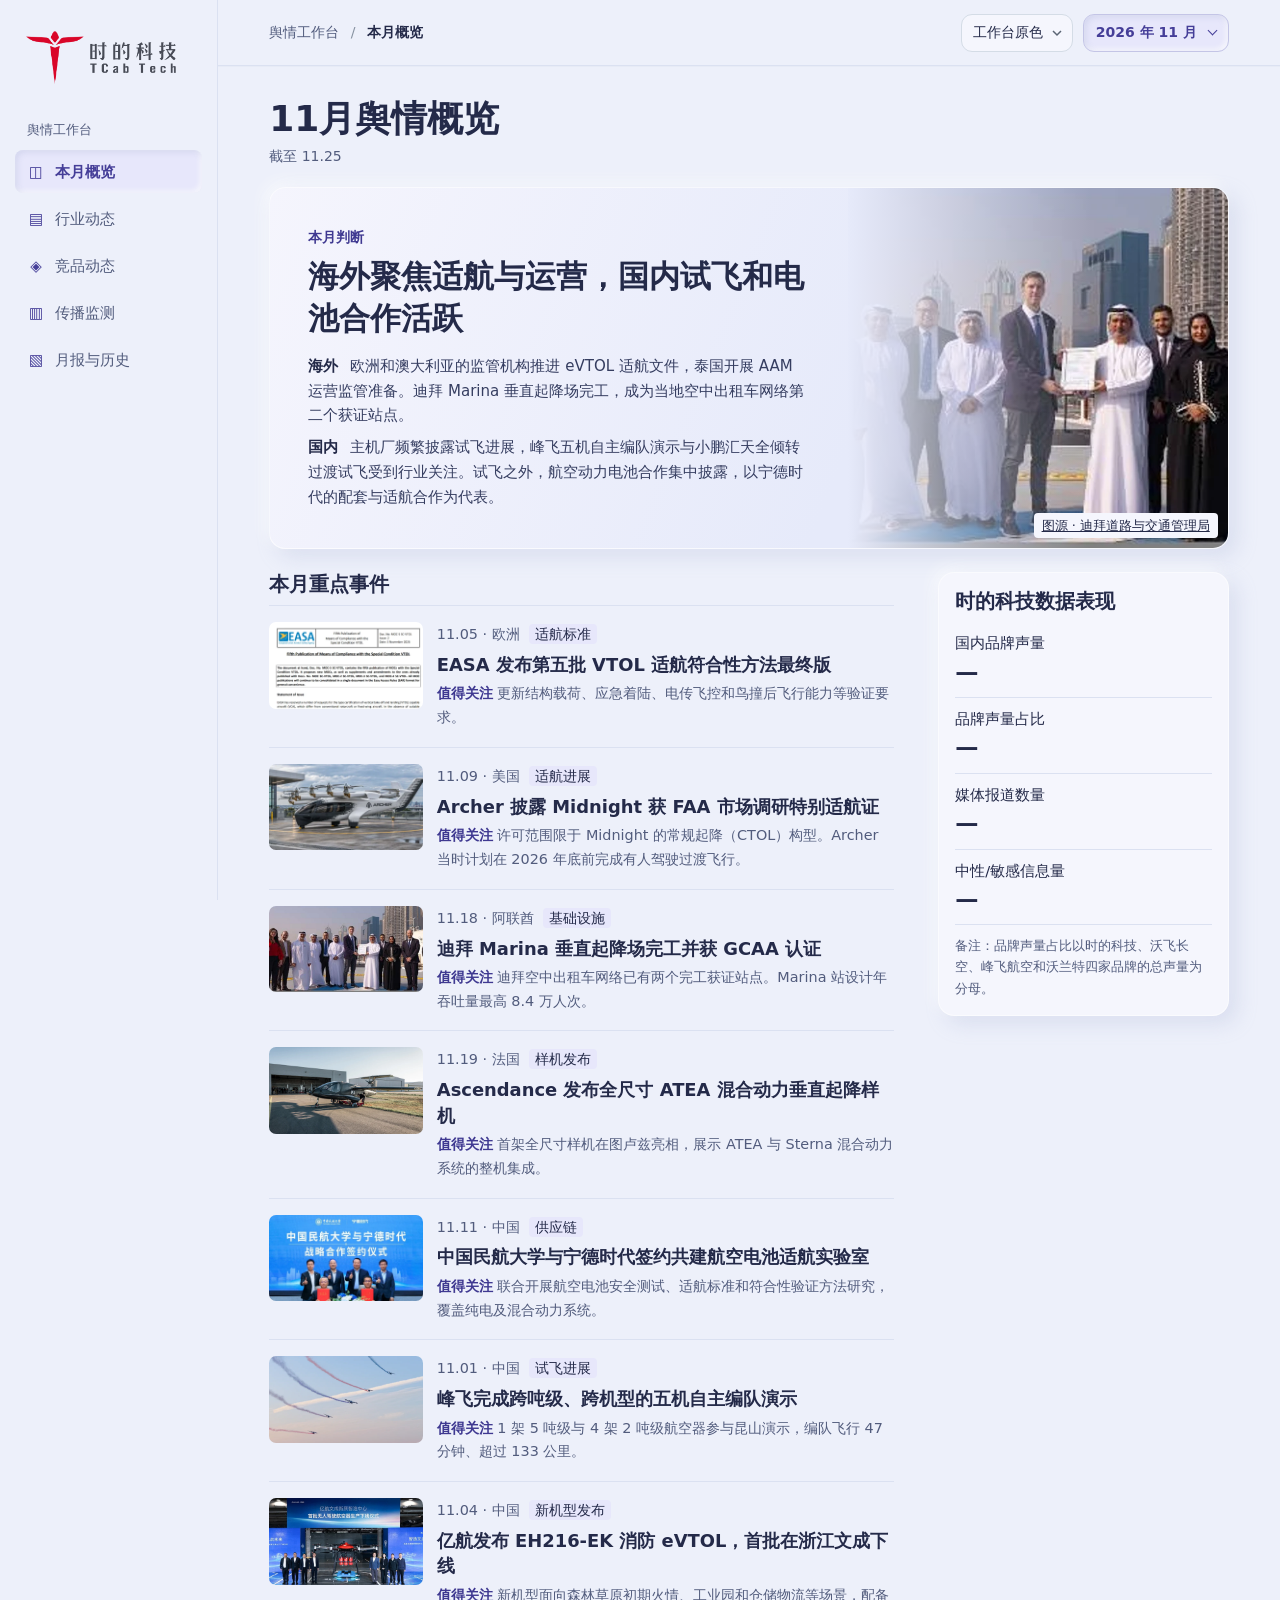
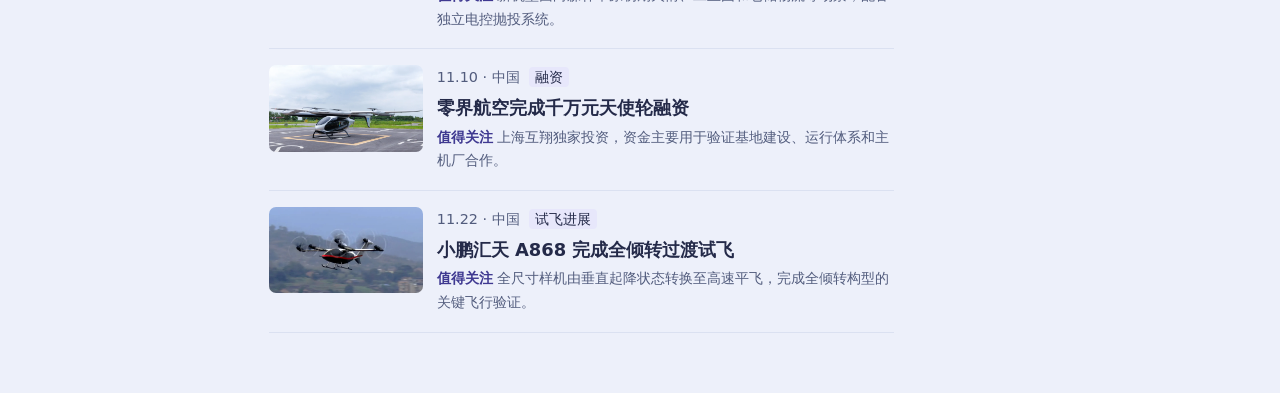
==== Toris/index.html @ 97632bd8 "Add Toris share entry for the workbench" ====
<!doctype html>
<html lang="zh-CN">
<head>
<base href="../">
<meta charset="utf-8"><meta name="viewport" content="width=device-width, initial-scale=1">
<meta name="description" content="时的科技品牌舆情月报">
<title>品牌舆情月报 · 时的科技</title>
<link rel="stylesheet" href="style.css?v=media-groups"><script src="archive.js?v=competitor-cards" defer></script><script src="sources.js?v=competitor-cards" defer></script><script src="event-photos.js?v=monitor-text" defer></script><script src="briefing-preview/briefing-data.js?v=illustrated-flow" defer></script><script src="august-2026.js?v=august-supplement" defer></script><script src="november-2026.js?v=monitor-text" defer></script><script src="event-detail-notes.js?v=competitor-cards" defer></script><script src="overview-briefing.js?v=public-view" defer></script><script src="october-ioi.js?v=4" defer></script><script src="october-geo.js?v=2" defer></script><script src="app.js?v=photo-refresh" defer></script>
<script>
const displayLayout = new URLSearchParams(location.search).get('layout');
document.documentElement.dataset.theme = displayLayout === 'editorial' ? 'editorial' : 'soft';
</script>
<link rel="stylesheet" href="soft-ui.css?v=pdf-download">
<link rel="stylesheet" href="overview-briefing.css?v=august-sources">
</head>
<body>
<a class="skip-link" href="#view">跳到正文</a>
<div class="shell">
<aside>
  <div class="brand"><img class="workbench-logo" src="logos/tcab.png" alt="时的科技 TCab Tech"></div>
  <div class="nav-caption">舆情工作台</div>
  <nav aria-label="主菜单">
    <button data-page="overview"><i aria-hidden="true">◫</i>本月概览</button>
    <button data-page="industry"><i aria-hidden="true">▤</i>行业动态</button>
    <button data-page="companies"><i aria-hidden="true">◈</i>竞品动态</button>
    <button data-page="monitor"><i aria-hidden="true">▥</i>传播监测</button>
    <button data-page="reports"><i aria-hidden="true">▧</i>月报与历史</button>
  </nav>
</aside>
<main>
  <header><div class="breadcrumb">舆情工作台 <span>/</span> <b id="crumb"></b></div>
    <div class="header-actions">
      <select id="workbench-style" aria-label="工作台样式">
        <option value="editorial">管理简报风</option>
        <option value="soft">工作台原色</option>
      </select>
      <div class="month-wrap">
        <button type="button" class="button month-button" id="month" aria-label="报告月份" aria-expanded="false" aria-controls="monthPicker"><span id="monthLabel"></span><span class="chevron" aria-hidden="true"></span></button>
        <section id="monthPicker" class="month-picker" aria-label="选择月份" hidden>
          <div class="year-row"><button type="button" id="prevYear" aria-label="上一年">‹</button><strong id="pickerYear"></strong><button type="button" id="nextYear" aria-label="下一年">›</button></div>
          <div id="monthGrid" class="month-grid"></div>
        </section>
      </div>
    </div>
  </header>
  <div class="content" id="view" tabindex="-1"></div>
</main>
</div>
<dialog id="brief-detail" aria-labelledby="brief-detail-heading">
  <div class="brief-dialog-head"><h2 id="brief-detail-heading"></h2><form method="dialog"><button class="button" aria-label="关闭事件详情" autofocus>关闭</button></form></div>
  <div id="brief-detail-content"></div>
</dialog>
<dialog id="source" aria-labelledby="sourceHeading"><div class="dialog-top"><h2 id="sourceHeading">事件来源</h2><button id="close" type="button" aria-label="关闭">×</button></div>
  <p id="sourceText"></p><p id="sourceInfo"></p>
</dialog>
<dialog id="pdfDialog" aria-labelledby="pdfHeading">
  <div class="dialog-top"><h2 id="pdfHeading">PDF 下载</h2><form method="dialog"><button aria-label="关闭下载提示">×</button></form></div>
  <p id="pdfFileName"></p>
  <p class="muted">请查看浏览器的下载列表。如果文件没有出现，可打开 PDF，再使用阅读器的下载按钮保存。</p>
  <a id="openPdfInBrowser" class="button upload-button report-download" target="_blank" rel="noopener">在浏览器打开 PDF</a>
</dialog>
</body></html>
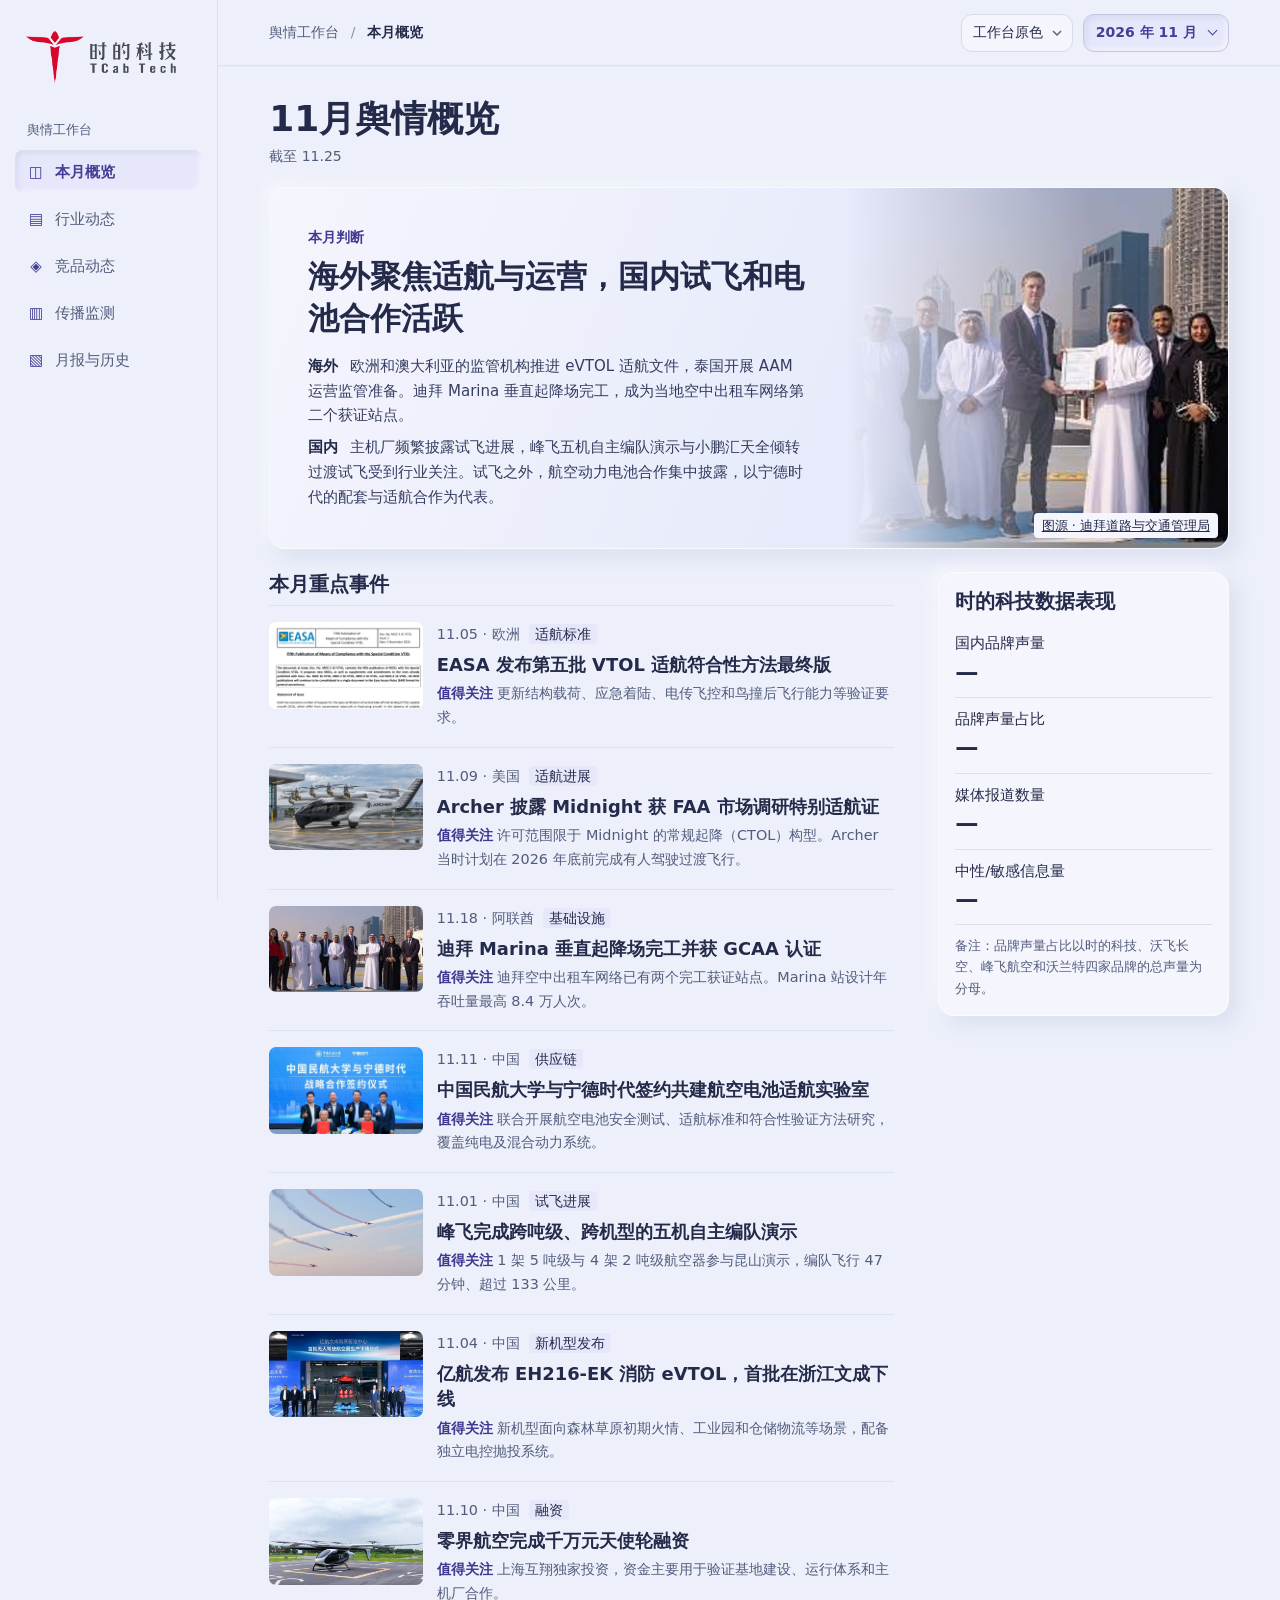
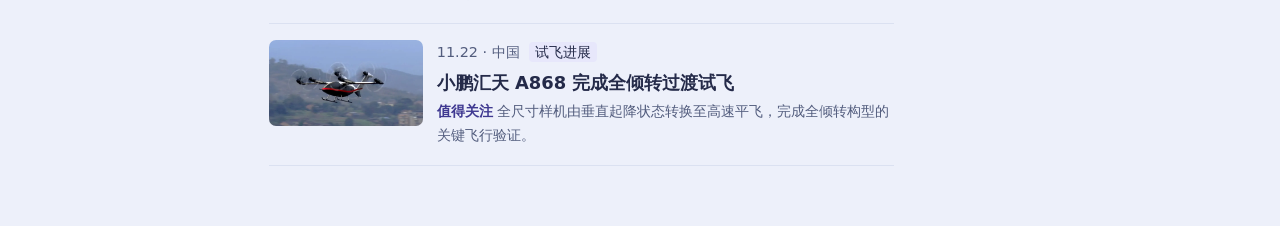
==== commit be92a017: "Remove Ascendance from November highlights" ====
--- a/Toris/index.html
+++ b/Toris/index.html
@@ -5,7 +5,7 @@
 <meta charset="utf-8"><meta name="viewport" content="width=device-width, initial-scale=1">
 <meta name="description" content="时的科技品牌舆情月报">
 <title>品牌舆情月报 · 时的科技</title>
-<link rel="stylesheet" href="style.css?v=media-groups"><script src="archive.js?v=competitor-cards" defer></script><script src="sources.js?v=competitor-cards" defer></script><script src="event-photos.js?v=monitor-text" defer></script><script src="briefing-preview/briefing-data.js?v=illustrated-flow" defer></script><script src="august-2026.js?v=august-supplement" defer></script><script src="november-2026.js?v=monitor-text" defer></script><script src="event-detail-notes.js?v=competitor-cards" defer></script><script src="overview-briefing.js?v=public-view" defer></script><script src="october-ioi.js?v=4" defer></script><script src="october-geo.js?v=2" defer></script><script src="app.js?v=photo-refresh" defer></script>
+<link rel="stylesheet" href="style.css?v=media-groups"><script src="archive.js?v=third-party-media" defer></script><script src="sources.js?v=competitor-cards" defer></script><script src="event-photos.js?v=monitor-text" defer></script><script src="briefing-preview/briefing-data.js?v=illustrated-flow" defer></script><script src="august-2026.js?v=third-party-media" defer></script><script src="november-2026.js?v=nov-priorities" defer></script><script src="event-detail-notes.js?v=competitor-cards" defer></script><script src="overview-briefing.js?v=public-view" defer></script><script src="october-ioi.js?v=4" defer></script><script src="october-geo.js?v=2" defer></script><script src="app.js?v=nov-priorities" defer></script>
 <script>
 const displayLayout = new URLSearchParams(location.search).get('layout');
 document.documentElement.dataset.theme = displayLayout === 'editorial' ? 'editorial' : 'soft';
